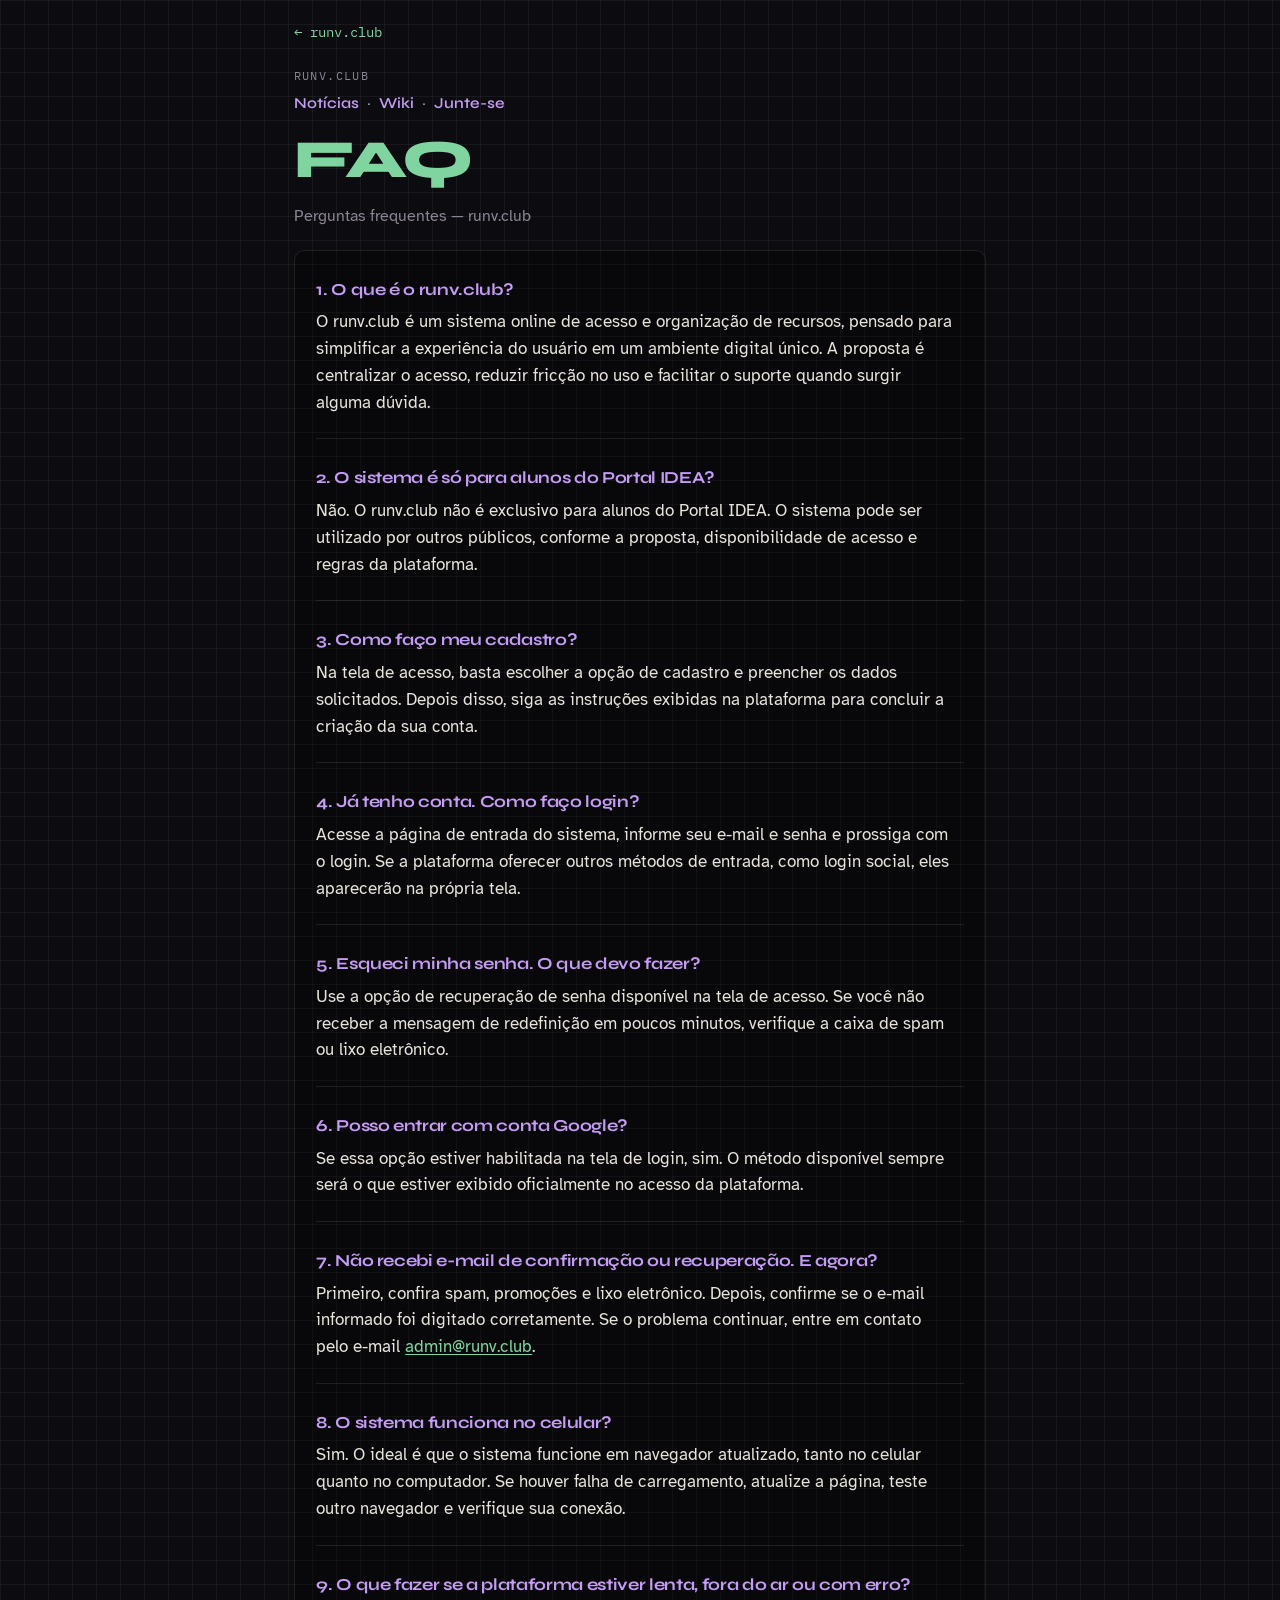
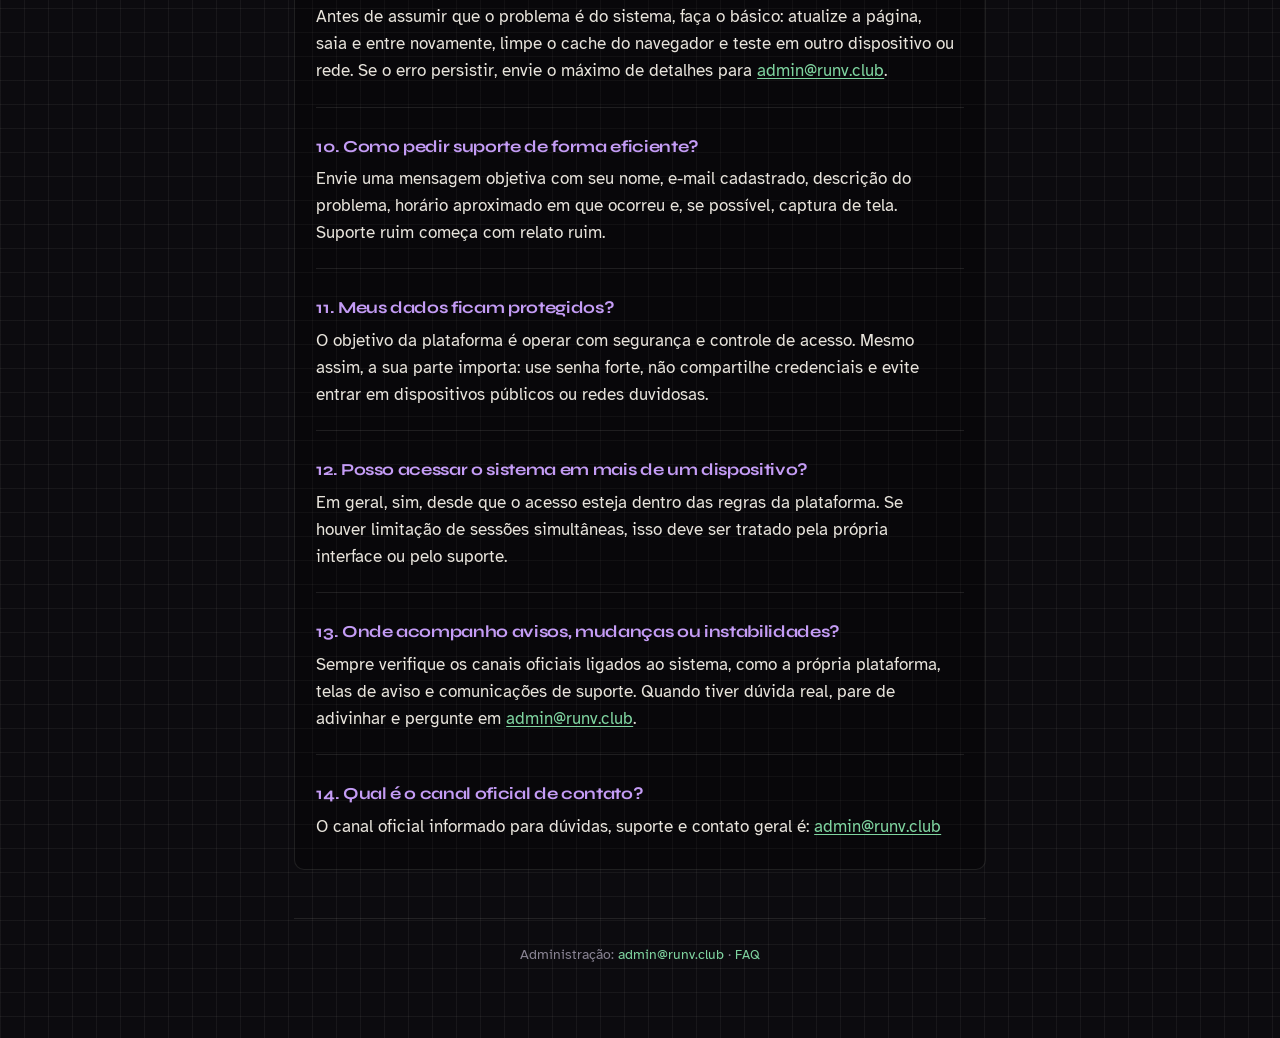
==== site/public/faq/index.html @ 2382aed2 "minor changes" ====
<!DOCTYPE html>
<html lang="pt-BR">
<head>
  <meta charset="utf-8">
  <meta name="viewport" content="width=device-width, initial-scale=1">
  <title>FAQ — runv.club</title>
  <meta name="description" content="Perguntas frequentes sobre o runv.club: cadastro, acesso, suporte e contato.">
  <link rel="canonical" href="https://runv.club/faq/">
  <meta name="robots" content="index, follow">
  <meta name="theme-color" content="#0c0b0f">
  <link rel="preconnect" href="https://fonts.googleapis.com">
  <link rel="preconnect" href="https://fonts.gstatic.com" crossorigin>
  <link href="https://fonts.googleapis.com/css2?family=Atkinson+Hyperlegible:ital,wght@0,400;0,700;1,400&family=IBM+Plex+Mono:wght@400;600&family=Syne:wght@600;700;800&display=swap" rel="stylesheet">
  <link rel="stylesheet" href="../assets/style.css">
</head>
<body>
  <div class="wrap">
    <nav class="top-nav"><a href="/">← runv.club</a></nav>

    <header>
      <p class="eyebrow">runv.club</p>
      <nav class="hero-nav" aria-label="Outras páginas">
        <a href="/news/">Notícias</a>
        <span class="hero-nav-sep" aria-hidden="true">·</span>
        <a href="/wiki/">Wiki</a>
        <span class="hero-nav-sep" aria-hidden="true">·</span>
        <a href="/junte-se/">Junte-se</a>
      </nav>
      <h1 class="hero-title subpage-title">FAQ</h1>
      <p class="subpage-intro">Perguntas frequentes — runv.club</p>
    </header>

    <main class="section prose-block subpage-main faq-main">
      <section class="faq-item" aria-labelledby="faq-1">
        <h2 id="faq-1" class="faq-q">1. O que é o runv.club?</h2>
        <p>O runv.club é um sistema online de acesso e organização de recursos, pensado para simplificar a experiência do usuário em um ambiente digital único. A proposta é centralizar o acesso, reduzir fricção no uso e facilitar o suporte quando surgir alguma dúvida.</p>
      </section>

      <section class="faq-item" aria-labelledby="faq-2">
        <h2 id="faq-2" class="faq-q">2. O sistema é só para alunos do Portal IDEA?</h2>
        <p>Não. O runv.club não é exclusivo para alunos do Portal IDEA. O sistema pode ser utilizado por outros públicos, conforme a proposta, disponibilidade de acesso e regras da plataforma.</p>
      </section>

      <section class="faq-item" aria-labelledby="faq-3">
        <h2 id="faq-3" class="faq-q">3. Como faço meu cadastro?</h2>
        <p>Na tela de acesso, basta escolher a opção de cadastro e preencher os dados solicitados. Depois disso, siga as instruções exibidas na plataforma para concluir a criação da sua conta.</p>
      </section>

      <section class="faq-item" aria-labelledby="faq-4">
        <h2 id="faq-4" class="faq-q">4. Já tenho conta. Como faço login?</h2>
        <p>Acesse a página de entrada do sistema, informe seu e-mail e senha e prossiga com o login. Se a plataforma oferecer outros métodos de entrada, como login social, eles aparecerão na própria tela.</p>
      </section>

      <section class="faq-item" aria-labelledby="faq-5">
        <h2 id="faq-5" class="faq-q">5. Esqueci minha senha. O que devo fazer?</h2>
        <p>Use a opção de recuperação de senha disponível na tela de acesso. Se você não receber a mensagem de redefinição em poucos minutos, verifique a caixa de spam ou lixo eletrônico.</p>
      </section>

      <section class="faq-item" aria-labelledby="faq-6">
        <h2 id="faq-6" class="faq-q">6. Posso entrar com conta Google?</h2>
        <p>Se essa opção estiver habilitada na tela de login, sim. O método disponível sempre será o que estiver exibido oficialmente no acesso da plataforma.</p>
      </section>

      <section class="faq-item" aria-labelledby="faq-7">
        <h2 id="faq-7" class="faq-q">7. Não recebi e-mail de confirmação ou recuperação. E agora?</h2>
        <p>Primeiro, confira spam, promoções e lixo eletrônico. Depois, confirme se o e-mail informado foi digitado corretamente. Se o problema continuar, entre em contato pelo e-mail <a href="mailto:admin@runv.club">admin@runv.club</a>.</p>
      </section>

      <section class="faq-item" aria-labelledby="faq-8">
        <h2 id="faq-8" class="faq-q">8. O sistema funciona no celular?</h2>
        <p>Sim. O ideal é que o sistema funcione em navegador atualizado, tanto no celular quanto no computador. Se houver falha de carregamento, atualize a página, teste outro navegador e verifique sua conexão.</p>
      </section>

      <section class="faq-item" aria-labelledby="faq-9">
        <h2 id="faq-9" class="faq-q">9. O que fazer se a plataforma estiver lenta, fora do ar ou com erro?</h2>
        <p>Antes de assumir que o problema é do sistema, faça o básico: atualize a página, saia e entre novamente, limpe o cache do navegador e teste em outro dispositivo ou rede. Se o erro persistir, envie o máximo de detalhes para <a href="mailto:admin@runv.club">admin@runv.club</a>.</p>
      </section>

      <section class="faq-item" aria-labelledby="faq-10">
        <h2 id="faq-10" class="faq-q">10. Como pedir suporte de forma eficiente?</h2>
        <p>Envie uma mensagem objetiva com seu nome, e-mail cadastrado, descrição do problema, horário aproximado em que ocorreu e, se possível, captura de tela. Suporte ruim começa com relato ruim.</p>
      </section>

      <section class="faq-item" aria-labelledby="faq-11">
        <h2 id="faq-11" class="faq-q">11. Meus dados ficam protegidos?</h2>
        <p>O objetivo da plataforma é operar com segurança e controle de acesso. Mesmo assim, a sua parte importa: use senha forte, não compartilhe credenciais e evite entrar em dispositivos públicos ou redes duvidosas.</p>
      </section>

      <section class="faq-item" aria-labelledby="faq-12">
        <h2 id="faq-12" class="faq-q">12. Posso acessar o sistema em mais de um dispositivo?</h2>
        <p>Em geral, sim, desde que o acesso esteja dentro das regras da plataforma. Se houver limitação de sessões simultâneas, isso deve ser tratado pela própria interface ou pelo suporte.</p>
      </section>

      <section class="faq-item" aria-labelledby="faq-13">
        <h2 id="faq-13" class="faq-q">13. Onde acompanho avisos, mudanças ou instabilidades?</h2>
        <p>Sempre verifique os canais oficiais ligados ao sistema, como a própria plataforma, telas de aviso e comunicações de suporte. Quando tiver dúvida real, pare de adivinhar e pergunte em <a href="mailto:admin@runv.club">admin@runv.club</a>.</p>
      </section>

      <section class="faq-item" aria-labelledby="faq-14">
        <h2 id="faq-14" class="faq-q">14. Qual é o canal oficial de contato?</h2>
        <p>O canal oficial informado para dúvidas, suporte e contato geral é: <a href="mailto:admin@runv.club">admin@runv.club</a></p>
      </section>
    </main>

    <footer class="site-footer">
      <p>Administração: <a href="mailto:admin@runv.club">admin@runv.club</a><span class="footer-sep" aria-hidden="true"> · </span><a href="/faq/" class="footer-link-discrete" aria-current="page">FAQ</a></p>
    </footer>
  </div>
</body>
</html>
---- site/public/assets/style.css ----
:root {
  --bg: #0c0b0f;
  --fg: #e8e4dc;
  --muted: #8a8494;
  --accent: #7fd4a0;
  --accent2: #c49cf5;
  --grid: rgba(232, 228, 220, 0.06);
  --stroke: rgba(232, 228, 220, 0.1);
  --radius: 10px;
}

*,
*::before,
*::after {
  box-sizing: border-box;
}

html {
  scroll-behavior: smooth;
  overflow-x: hidden;
  max-width: 100%;
}

body {
  margin: 0;
  min-height: 100vh;
  max-width: 100%;
  overflow-x: hidden;
  font-family: "Atkinson Hyperlegible", Georgia, serif;
  font-size: 1.05rem;
  line-height: 1.6;
  color: var(--fg);
  background: var(--bg);
  background-image:
    linear-gradient(var(--grid) 1px, transparent 1px),
    linear-gradient(90deg, var(--grid) 1px, transparent 1px);
  background-size: 24px 24px;
}

.visually-hidden {
  position: absolute;
  width: 1px;
  height: 1px;
  padding: 0;
  margin: -1px;
  overflow: hidden;
  clip: rect(0, 0, 0, 0);
  white-space: nowrap;
  border: 0;
}

.starfield-root {
  position: fixed;
  inset: 0;
  z-index: 0;
  pointer-events: none;
  overflow: hidden;
}

/* Membros como pontos: só em ecrãs largos (em mobile o texto ocupa o viewport). */
@media (max-width: 768px) {
  .starfield-root {
    display: none;
  }
}

.star-member {
  --star-scale: 1;
  position: fixed;
  width: 10px;
  height: 10px;
  margin: 0;
  padding: 0;
  border: none;
  border-radius: 50%;
  pointer-events: auto;
  cursor: pointer;
  transform: translate(-50%, -50%) scale(var(--star-scale));
  text-indent: -9999px;
  overflow: hidden;
  white-space: nowrap;
  background: var(--accent);
  opacity: 0.72;
  transition: opacity 0.15s ease, transform 0.15s ease;
}

.star-member:hover,
.star-member:focus-visible {
  opacity: 1;
  outline: none;
  transform: translate(-50%, -50%) scale(calc(var(--star-scale) * 1.1));
}

.star-member:focus-visible {
  outline: 2px solid var(--accent2);
  outline-offset: 2px;
}

.wrap {
  position: relative;
  z-index: 1;
  width: 100%;
  max-width: min(46rem, 100%);
  margin: 0 auto;
  padding: 1.35rem clamp(1rem, 4vw, 1.35rem) 4.5rem;
  box-sizing: border-box;
}

.hero {
  margin-bottom: 0.5rem;
}

.eyebrow {
  margin: 0 0 0.35rem;
  font-family: "IBM Plex Mono", monospace;
  font-size: 0.72rem;
  letter-spacing: 0.12em;
  text-transform: uppercase;
  color: var(--muted);
}

.hero-nav {
  display: flex;
  flex-wrap: wrap;
  align-items: center;
  gap: 0.35rem 0.5rem;
  margin: 0 0 1rem;
  font-family: "Syne", sans-serif;
  font-weight: 600;
  font-size: 0.95rem;
}

.hero-nav a {
  color: var(--accent2);
  text-decoration: none;
}

.hero-nav a:hover {
  color: var(--accent);
  text-decoration: underline;
  text-underline-offset: 3px;
}

.hero-nav-sep {
  color: var(--muted);
  user-select: none;
}

.hero-nav-current {
  color: var(--fg);
}

.top-nav {
  margin: 0 0 1.5rem;
  font-family: "IBM Plex Mono", monospace;
  font-size: 0.85rem;
}

.top-nav a {
  color: var(--accent);
  text-decoration: none;
}

.top-nav a:hover {
  color: var(--accent2);
  text-decoration: underline;
  text-underline-offset: 2px;
}

.subpage-title {
  margin: 0 0 0.5rem;
}

.subpage-intro {
  margin: 0 0 1.25rem;
  color: var(--muted);
  font-size: 1rem;
  max-width: 38rem;
}

.placeholder-block {
  margin: 0;
  padding: 1.25rem 1.15rem;
  border: 1px dashed var(--stroke);
  border-radius: var(--radius);
  color: var(--muted);
  font-size: 0.98rem;
}

.section.subpage-main:first-of-type {
  margin-top: 1.25rem;
}

.hero-title {
  font-family: "Syne", sans-serif;
  font-weight: 800;
  font-size: clamp(2.4rem, 7vw, 3.35rem);
  letter-spacing: -0.03em;
  line-height: 1.05;
  margin: 0 0 1rem;
  color: var(--accent);
}

.hero-subtitle {
  margin: 0 0 1.75rem;
  font-family: "Syne", sans-serif;
  font-weight: 600;
  font-size: clamp(1.05rem, 2.4vw, 1.25rem);
  line-height: 1.45;
  color: var(--accent2);
  max-width: 38rem;
}

.hero-lead {
  margin: 0 0 1.1rem;
  font-size: 1.06rem;
  line-height: 1.65;
  color: var(--fg);
  max-width: 40rem;
}

.hero-lead:last-of-type {
  margin-bottom: 1.75rem;
}

.chips {
  display: flex;
  flex-wrap: wrap;
  gap: 0.5rem 0.6rem;
  margin: 0 0 2.5rem;
  padding: 0;
  list-style: none;
}

.chips li {
  margin: 0;
  padding: 0.4rem 0.75rem;
  font-size: 0.78rem;
  line-height: 1.35;
  font-family: "IBM Plex Mono", monospace;
  color: var(--muted);
  border: 1px solid rgba(196, 156, 245, 0.28);
  border-radius: 999px;
  background: rgba(196, 156, 245, 0.06);
}

.section {
  margin-top: 2.75rem;
}

.section:first-of-type {
  margin-top: 0;
}

.prose-block {
  max-width: 100%;
  padding: 1.75rem clamp(1rem, 3vw, 1.35rem);
  background: rgba(0, 0, 0, 0.28);
  border: 1px solid var(--stroke);
  border-radius: var(--radius);
  box-sizing: border-box;
  overflow-x: hidden;
}

.prose-block code {
  word-break: break-word;
  overflow-wrap: anywhere;
}

.prose-block h2 {
  margin-top: 0;
}

.prose-block p:last-child {
  margin-bottom: 0;
}

h1 {
  font-family: "Syne", sans-serif;
  font-weight: 800;
  font-size: clamp(1.75rem, 4vw, 2.35rem);
  letter-spacing: -0.02em;
  margin: 0 0 0.5rem;
  color: var(--accent);
}

h2 {
  font-family: "Syne", sans-serif;
  font-weight: 700;
  font-size: 1.2rem;
  margin: 0 0 0.85rem;
  color: var(--accent2);
  letter-spacing: -0.02em;
}

.lede {
  color: var(--muted);
  font-size: 1.02rem;
  max-width: 40rem;
}

.checklist {
  margin: 0.5rem 0 1rem;
  padding: 0 0 0 1.15rem;
  color: var(--fg);
}

.checklist li {
  margin: 0 0 0.45rem;
  padding-left: 0.15rem;
}

.checklist li::marker {
  color: var(--accent);
}

.pillars {
  display: flex;
  flex-wrap: wrap;
  gap: 0.45rem;
  margin: 0.75rem 0 1rem;
  padding: 0;
  list-style: none;
}

.pillars li {
  margin: 0;
  padding: 0.35rem 0.7rem;
  font-size: 0.88rem;
  color: var(--fg);
  background: rgba(127, 212, 160, 0.1);
  border: 1px solid rgba(127, 212, 160, 0.25);
  border-radius: 6px;
}

.pull-soft {
  margin: 1rem 0 0.35rem;
  color: var(--muted);
  font-style: italic;
}

.pull-accent {
  margin: 0;
  font-size: 1.08rem;
  color: var(--accent);
}

.prose-block a,
.section-invite a {
  color: var(--accent);
  text-decoration: underline;
  text-underline-offset: 2px;
}

.prose-block a:hover,
.section-invite a:hover {
  color: var(--accent2);
}

.section-invite {
  margin-top: 2.75rem;
  padding: 1.75rem 0 0.5rem;
  border-top: 1px solid var(--stroke);
}

.section-invite p {
  margin: 0 0 1rem;
  font-size: 1.08rem;
  line-height: 1.62;
  max-width: 38rem;
}

.invite-line {
  font-family: "Syne", sans-serif;
  font-weight: 700;
  font-size: clamp(1rem, 2.5vw, 1.15rem);
  color: var(--accent2);
  letter-spacing: -0.01em;
}

.cta-panel {
  margin: 2.5rem 0 0;
  padding: 2rem 1.5rem;
  text-align: center;
  border-radius: var(--radius);
  border: 1px solid rgba(127, 212, 160, 0.3);
  background: rgba(0, 0, 0, 0.32);
}

.cta-brand {
  margin: 0;
  font-family: "Syne", sans-serif;
  font-weight: 800;
  font-size: clamp(1.85rem, 5vw, 2.5rem);
  letter-spacing: -0.03em;
  color: var(--accent);
}

.cta-tagline {
  margin: 0.65rem 0 0;
  font-family: "Syne", sans-serif;
  font-weight: 600;
  font-size: clamp(0.95rem, 2.2vw, 1.1rem);
  color: var(--fg);
  letter-spacing: 0.04em;
}

.cta-join {
  margin: 1.1rem 0 0;
  font-size: 0.98rem;
}

.cta-join a {
  color: var(--accent2);
  text-decoration: none;
  font-weight: 600;
}

.cta-join a:hover,
.cta-join a:focus-visible {
  text-decoration: underline;
}

.ascii-block {
  display: flex;
  justify-content: flex-start;
  width: 100%;
  max-width: 100%;
  margin: 0 0 1.5rem;
  overflow-x: auto;
  -webkit-overflow-scrolling: touch;
  scrollbar-width: none;
  -ms-overflow-style: none;
}

.ascii-block::-webkit-scrollbar {
  display: none;
  height: 0;
}

.ascii-inner {
  display: flex;
  flex-direction: column;
  align-items: flex-start;
  width: 100%;
  max-width: 100%;
}

.ascii {
  font-family: "IBM Plex Mono", ui-monospace, monospace;
  font-size: clamp(0.58rem, 1.65vw, 0.68rem);
  line-height: 1.15;
  letter-spacing: 0;
  color: var(--accent);
  white-space: pre;
  text-align: left;
  margin: 0;
  padding: 1rem;
  width: max-content;
  max-width: 100%;
  box-sizing: border-box;
  overflow-x: auto;
  background: rgba(0, 0, 0, 0.35);
  border: 1px solid rgba(127, 212, 160, 0.2);
  border-radius: var(--radius);
  -webkit-font-smoothing: antialiased;
}

.ascii-tagline {
  margin: 0.45rem 0 0;
  padding: 0;
  max-width: 40rem;
  box-sizing: border-box;
  font-family: "IBM Plex Mono", ui-monospace, monospace;
  font-size: clamp(0.52rem, 1.45vw, 0.62rem);
  line-height: 1.35;
  letter-spacing: 0.02em;
  color: var(--accent);
  text-align: left;
}

.code-block {
  font-family: "IBM Plex Mono", ui-monospace, monospace;
  font-size: 0.82rem;
  line-height: 1.45;
  margin: 0.75rem 0 1.25rem;
  padding: 0.85rem 1rem;
  max-width: 100%;
  overflow-x: hidden;
  white-space: pre-wrap;
  word-break: break-word;
  overflow-wrap: anywhere;
  color: var(--fg);
  background: rgba(0, 0, 0, 0.45);
  border: 1px solid var(--stroke);
  border-radius: var(--radius);
}

.code-block code {
  font-family: inherit;
  font-size: inherit;
  color: inherit;
  white-space: pre-wrap;
  word-break: break-word;
  overflow-wrap: anywhere;
}

/* Identidade SSH em destaque (ex.: entre@runv.club) */
.ssh-identity {
  font-family: "IBM Plex Mono", ui-monospace, monospace;
  font-weight: 600;
  padding: 0.12em 0.5em;
  border-radius: 6px;
  background: linear-gradient(
    135deg,
    rgba(127, 212, 160, 0.2) 0%,
    rgba(196, 156, 245, 0.18) 100%
  );
  color: var(--accent);
  border: 1px solid rgba(127, 212, 160, 0.45);
  box-shadow: 0 0 20px rgba(127, 212, 160, 0.12);
  white-space: nowrap;
}

.ssh-identity-lg {
  display: inline-block;
  margin-top: 0.35rem;
  max-width: 100%;
  font-size: clamp(1rem, 4.5vw, 1.25rem);
  letter-spacing: 0.02em;
  white-space: normal;
  word-break: break-all;
  text-align: center;
}

.entre-callout {
  margin: 1.5rem 0 2rem;
  padding: 1.1rem 1rem;
  text-align: center;
  border-radius: var(--radius);
  border: 1px solid rgba(196, 156, 245, 0.35);
  background: rgba(0, 0, 0, 0.35);
}

.entre-callout-label {
  display: block;
  font-size: 0.82rem;
  letter-spacing: 0.08em;
  text-transform: uppercase;
  color: var(--muted);
  font-family: "IBM Plex Mono", ui-monospace, monospace;
  margin-bottom: 0.35rem;
}

.site-footer {
  margin-top: 3rem;
  padding-top: 1.5rem;
  border-top: 1px solid var(--stroke);
  font-size: 0.9rem;
  color: var(--muted);
  text-align: center;
}

.site-footer p {
  margin: 0;
}

.site-footer a {
  color: var(--accent);
  text-decoration: none;
}

.site-footer a:hover,
.site-footer a:focus-visible {
  text-decoration: underline;
}

.footer-sep {
  color: var(--muted);
  user-select: none;
}

.footer-link-discrete {
  color: var(--muted);
  font-size: 0.88em;
  font-weight: 400;
  text-decoration: none;
}

.footer-link-discrete:hover,
.footer-link-discrete:focus-visible {
  color: var(--accent);
  text-decoration: underline;
  text-underline-offset: 2px;
}

/* FAQ */
.faq-main .faq-item {
  margin-bottom: 1.75rem;
  padding-bottom: 1.35rem;
  border-bottom: 1px solid var(--stroke);
}

.faq-main .faq-item:last-child {
  border-bottom: none;
  margin-bottom: 0;
  padding-bottom: 0;
}

.faq-q {
  margin: 0 0 0.5rem;
  font-family: "Syne", sans-serif;
  font-weight: 700;
  font-size: 1.05rem;
  line-height: 1.35;
  letter-spacing: -0.02em;
  color: var(--accent2);
}

.faq-main .faq-item p {
  margin: 0;
  color: var(--fg);
  max-width: 40rem;
}

/* Junte-se (versão curta) */
.join-summary {
  margin-bottom: 1.5rem;
}

.join-note {
  font-size: 0.95rem;
  color: var(--muted);
  margin-top: 0.35rem;
}

/* Página de notícias (data/news.json + news-page.js) */
.news-main {
  margin-top: 1.25rem;
}

.news-rss-link {
  color: var(--accent2);
  text-decoration: none;
  font-weight: 600;
  white-space: nowrap;
}

.news-rss-link:hover,
.news-rss-link:focus-visible {
  text-decoration: underline;
  text-underline-offset: 3px;
}

.news-feed {
  display: flex;
  flex-direction: column;
  gap: 1.35rem;
  max-width: 42rem;
}

.news-card {
  margin: 0;
  padding: 1.35rem 1.4rem 1.45rem;
  border-radius: calc(var(--radius) + 4px);
  border: 1px solid var(--stroke);
  background: linear-gradient(
    145deg,
    rgba(232, 228, 220, 0.05) 0%,
    rgba(12, 11, 15, 0.65) 100%
  );
  box-shadow:
    0 1px 0 rgba(232, 228, 220, 0.06) inset,
    0 12px 32px rgba(0, 0, 0, 0.35);
}

.news-card__head {
  margin: 0 0 0.85rem;
  padding: 0;
  border: none;
}

.news-card__date {
  display: block;
  font-family: "IBM Plex Mono", ui-monospace, monospace;
  font-size: 0.78rem;
  letter-spacing: 0.06em;
  text-transform: uppercase;
  color: var(--muted);
  margin-bottom: 0.45rem;
}

.news-card__title {
  margin: 0;
  font-family: "Syne", sans-serif;
  font-weight: 700;
  font-size: clamp(1.25rem, 3.5vw, 1.45rem);
  line-height: 1.25;
  letter-spacing: -0.02em;
  color: var(--accent);
}

.news-card__body {
  margin: 0;
  font-size: 1.02rem;
  line-height: 1.65;
  color: var(--fg);
}

.news-card__body p {
  margin: 0 0 0.75rem;
}

.news-card__body p:last-child {
  margin-bottom: 0;
}

.prose-news strong {
  color: var(--fg);
  font-weight: 700;
}

.prose-news em {
  font-style: italic;
  color: var(--fg);
}

.prose-news u {
  text-decoration: underline;
  text-underline-offset: 3px;
  text-decoration-color: var(--accent2);
}

.wiki-hero-nav {
  font-size: 0.88rem;
}

.wiki-toc {
  margin: 0 0 2rem;
  padding: 1rem 1.25rem;
  border: 1px solid var(--stroke);
  border-radius: var(--radius);
  background: rgba(232, 228, 220, 0.03);
}

.wiki-toc-title {
  margin: 0 0 0.75rem;
  font-family: "Syne", sans-serif;
  font-weight: 700;
  font-size: 0.85rem;
  color: var(--muted);
  text-transform: uppercase;
  letter-spacing: 0.06em;
}

.wiki-toc ul {
  margin: 0;
  padding-left: 1.25rem;
}

.wiki-main .wiki-page-title {
  margin-top: 0;
}
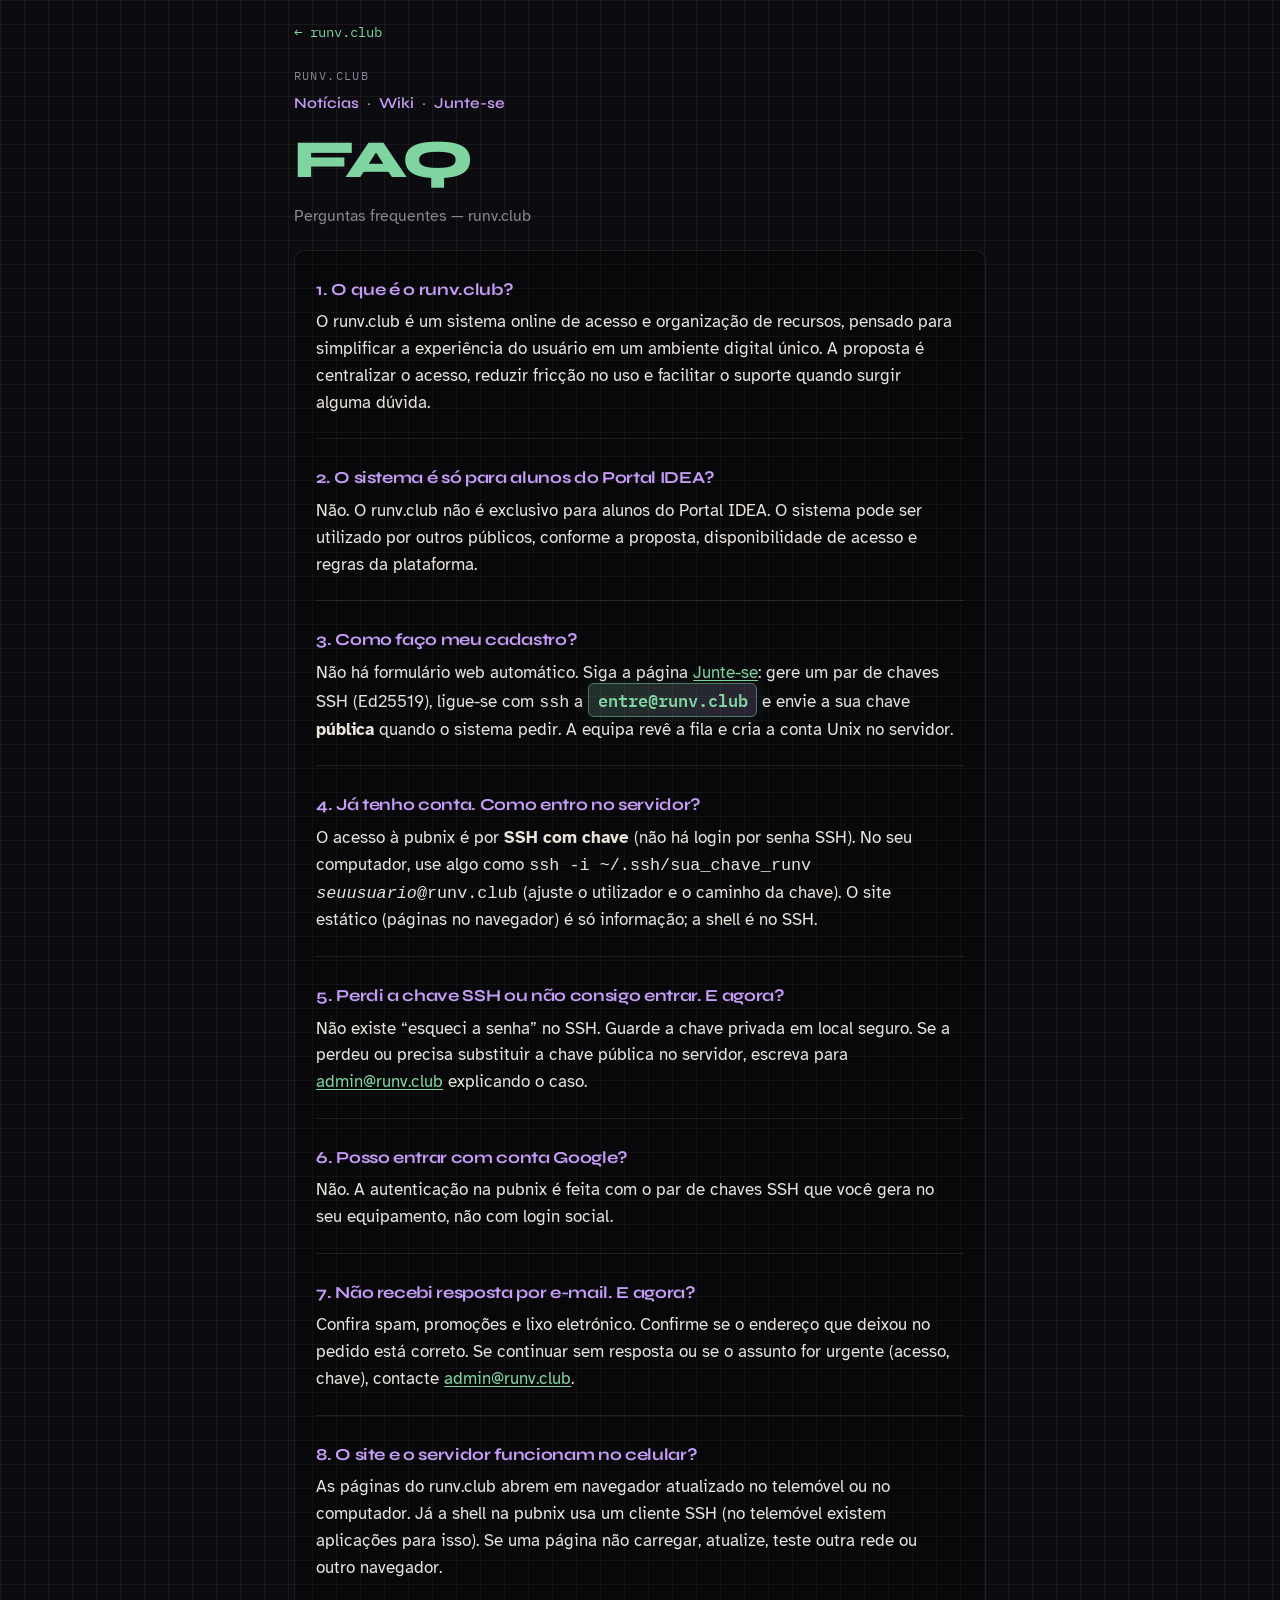
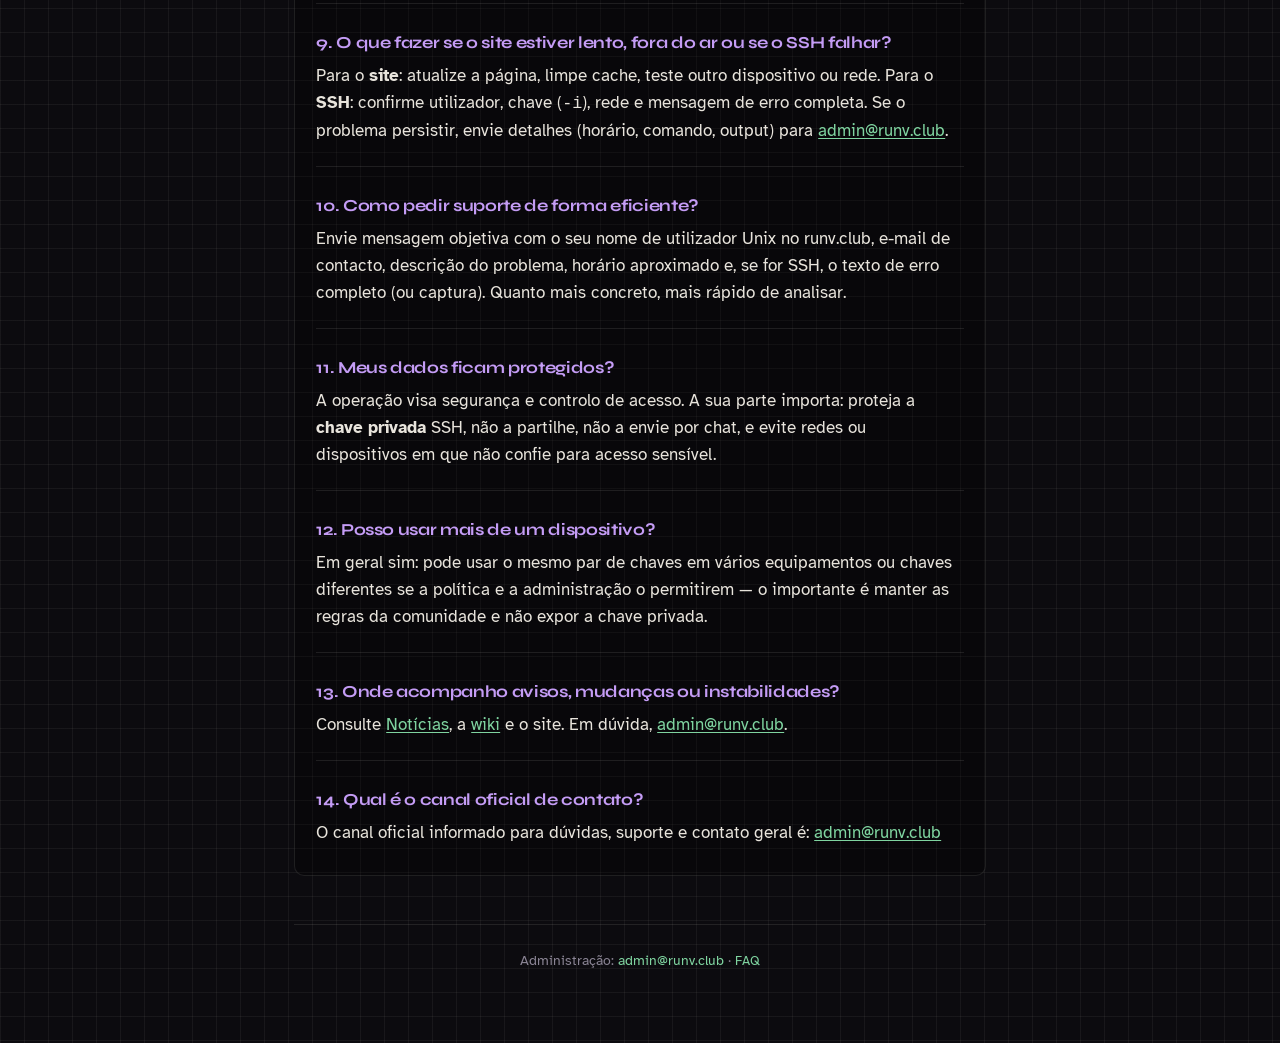
==== commit 847add7d: "changing a lot of stuff" ====
--- a/site/public/faq/index.html
+++ b/site/public/faq/index.html
@@ -4,13 +4,14 @@
   <meta charset="utf-8">
   <meta name="viewport" content="width=device-width, initial-scale=1">
   <title>FAQ — runv.club</title>
-  <meta name="description" content="Perguntas frequentes sobre o runv.club: cadastro, acesso, suporte e contato.">
+  <meta name="description" content="Perguntas frequentes sobre o runv.club: acesso SSH, pedido de conta, suporte e contato.">
   <link rel="canonical" href="https://runv.club/faq/">
   <meta name="robots" content="index, follow">
   <meta name="theme-color" content="#0c0b0f">
   <link rel="preconnect" href="https://fonts.googleapis.com">
   <link rel="preconnect" href="https://fonts.gstatic.com" crossorigin>
   <link href="https://fonts.googleapis.com/css2?family=Atkinson+Hyperlegible:ital,wght@0,400;0,700;1,400&family=IBM+Plex+Mono:wght@400;600&family=Syne:wght@600;700;800&display=swap" rel="stylesheet">
+  <link rel="icon" href="/favicon.svg" type="image/svg+xml">
   <link rel="stylesheet" href="../assets/style.css">
 </head>
 <body>
@@ -43,57 +44,57 @@
 
       <section class="faq-item" aria-labelledby="faq-3">
         <h2 id="faq-3" class="faq-q">3. Como faço meu cadastro?</h2>
-        <p>Na tela de acesso, basta escolher a opção de cadastro e preencher os dados solicitados. Depois disso, siga as instruções exibidas na plataforma para concluir a criação da sua conta.</p>
+        <p>Não há formulário web automático. Siga a página <a href="/junte-se/">Junte-se</a>: gere um par de chaves SSH (Ed25519), ligue-se com <code>ssh</code> a <span class="ssh-identity">entre@runv.club</span> e envie a sua chave <strong>pública</strong> quando o sistema pedir. A equipa revê a fila e cria a conta Unix no servidor.</p>
       </section>
 
       <section class="faq-item" aria-labelledby="faq-4">
-        <h2 id="faq-4" class="faq-q">4. Já tenho conta. Como faço login?</h2>
-        <p>Acesse a página de entrada do sistema, informe seu e-mail e senha e prossiga com o login. Se a plataforma oferecer outros métodos de entrada, como login social, eles aparecerão na própria tela.</p>
+        <h2 id="faq-4" class="faq-q">4. Já tenho conta. Como entro no servidor?</h2>
+        <p>O acesso à pubnix é por <strong>SSH com chave</strong> (não há login por senha SSH). No seu computador, use algo como <code>ssh -i ~/.ssh/sua_chave_runv <em>seuusuario</em>@runv.club</code> (ajuste o utilizador e o caminho da chave). O site estático (páginas no navegador) é só informação; a shell é no SSH.</p>
       </section>
 
       <section class="faq-item" aria-labelledby="faq-5">
-        <h2 id="faq-5" class="faq-q">5. Esqueci minha senha. O que devo fazer?</h2>
-        <p>Use a opção de recuperação de senha disponível na tela de acesso. Se você não receber a mensagem de redefinição em poucos minutos, verifique a caixa de spam ou lixo eletrônico.</p>
+        <h2 id="faq-5" class="faq-q">5. Perdi a chave SSH ou não consigo entrar. E agora?</h2>
+        <p>Não existe “esqueci a senha” no SSH. Guarde a chave privada em local seguro. Se a perdeu ou precisa substituir a chave pública no servidor, escreva para <a href="mailto:admin@runv.club">admin@runv.club</a> explicando o caso.</p>
       </section>
 
       <section class="faq-item" aria-labelledby="faq-6">
         <h2 id="faq-6" class="faq-q">6. Posso entrar com conta Google?</h2>
-        <p>Se essa opção estiver habilitada na tela de login, sim. O método disponível sempre será o que estiver exibido oficialmente no acesso da plataforma.</p>
+        <p>Não. A autenticação na pubnix é feita com o par de chaves SSH que você gera no seu equipamento, não com login social.</p>
       </section>
 
       <section class="faq-item" aria-labelledby="faq-7">
-        <h2 id="faq-7" class="faq-q">7. Não recebi e-mail de confirmação ou recuperação. E agora?</h2>
-        <p>Primeiro, confira spam, promoções e lixo eletrônico. Depois, confirme se o e-mail informado foi digitado corretamente. Se o problema continuar, entre em contato pelo e-mail <a href="mailto:admin@runv.club">admin@runv.club</a>.</p>
+        <h2 id="faq-7" class="faq-q">7. Não recebi resposta por e-mail. E agora?</h2>
+        <p>Confira spam, promoções e lixo eletrónico. Confirme se o endereço que deixou no pedido está correto. Se continuar sem resposta ou se o assunto for urgente (acesso, chave), contacte <a href="mailto:admin@runv.club">admin@runv.club</a>.</p>
       </section>
 
       <section class="faq-item" aria-labelledby="faq-8">
-        <h2 id="faq-8" class="faq-q">8. O sistema funciona no celular?</h2>
-        <p>Sim. O ideal é que o sistema funcione em navegador atualizado, tanto no celular quanto no computador. Se houver falha de carregamento, atualize a página, teste outro navegador e verifique sua conexão.</p>
+        <h2 id="faq-8" class="faq-q">8. O site e o servidor funcionam no celular?</h2>
+        <p>As páginas do runv.club abrem em navegador atualizado no telemóvel ou no computador. Já a shell na pubnix usa um cliente SSH (no telemóvel existem aplicações para isso). Se uma página não carregar, atualize, teste outra rede ou outro navegador.</p>
       </section>
 
       <section class="faq-item" aria-labelledby="faq-9">
-        <h2 id="faq-9" class="faq-q">9. O que fazer se a plataforma estiver lenta, fora do ar ou com erro?</h2>
-        <p>Antes de assumir que o problema é do sistema, faça o básico: atualize a página, saia e entre novamente, limpe o cache do navegador e teste em outro dispositivo ou rede. Se o erro persistir, envie o máximo de detalhes para <a href="mailto:admin@runv.club">admin@runv.club</a>.</p>
+        <h2 id="faq-9" class="faq-q">9. O que fazer se o site estiver lento, fora do ar ou se o SSH falhar?</h2>
+        <p>Para o <strong>site</strong>: atualize a página, limpe cache, teste outro dispositivo ou rede. Para o <strong>SSH</strong>: confirme utilizador, chave (<code>-i</code>), rede e mensagem de erro completa. Se o problema persistir, envie detalhes (horário, comando, output) para <a href="mailto:admin@runv.club">admin@runv.club</a>.</p>
       </section>
 
       <section class="faq-item" aria-labelledby="faq-10">
         <h2 id="faq-10" class="faq-q">10. Como pedir suporte de forma eficiente?</h2>
-        <p>Envie uma mensagem objetiva com seu nome, e-mail cadastrado, descrição do problema, horário aproximado em que ocorreu e, se possível, captura de tela. Suporte ruim começa com relato ruim.</p>
+        <p>Envie mensagem objetiva com o seu nome de utilizador Unix no runv.club, e-mail de contacto, descrição do problema, horário aproximado e, se for SSH, o texto de erro completo (ou captura). Quanto mais concreto, mais rápido de analisar.</p>
       </section>
 
       <section class="faq-item" aria-labelledby="faq-11">
         <h2 id="faq-11" class="faq-q">11. Meus dados ficam protegidos?</h2>
-        <p>O objetivo da plataforma é operar com segurança e controle de acesso. Mesmo assim, a sua parte importa: use senha forte, não compartilhe credenciais e evite entrar em dispositivos públicos ou redes duvidosas.</p>
+        <p>A operação visa segurança e controlo de acesso. A sua parte importa: proteja a <strong>chave privada</strong> SSH, não a partilhe, não a envie por chat, e evite redes ou dispositivos em que não confie para acesso sensível.</p>
       </section>
 
       <section class="faq-item" aria-labelledby="faq-12">
-        <h2 id="faq-12" class="faq-q">12. Posso acessar o sistema em mais de um dispositivo?</h2>
-        <p>Em geral, sim, desde que o acesso esteja dentro das regras da plataforma. Se houver limitação de sessões simultâneas, isso deve ser tratado pela própria interface ou pelo suporte.</p>
+        <h2 id="faq-12" class="faq-q">12. Posso usar mais de um dispositivo?</h2>
+        <p>Em geral sim: pode usar o mesmo par de chaves em vários equipamentos ou chaves diferentes se a política e a administração o permitirem — o importante é manter as regras da comunidade e não expor a chave privada.</p>
       </section>
 
       <section class="faq-item" aria-labelledby="faq-13">
         <h2 id="faq-13" class="faq-q">13. Onde acompanho avisos, mudanças ou instabilidades?</h2>
-        <p>Sempre verifique os canais oficiais ligados ao sistema, como a própria plataforma, telas de aviso e comunicações de suporte. Quando tiver dúvida real, pare de adivinhar e pergunte em <a href="mailto:admin@runv.club">admin@runv.club</a>.</p>
+        <p>Consulte <a href="/news/">Notícias</a>, a <a href="/wiki/">wiki</a> e o site. Em dúvida, <a href="mailto:admin@runv.club">admin@runv.club</a>.</p>
       </section>
 
       <section class="faq-item" aria-labelledby="faq-14">
--- a/site/public/assets/style.css
+++ b/site/public/assets/style.css
@@ -17,7 +17,6 @@
 
 html {
   scroll-behavior: smooth;
-  overflow-x: hidden;
   max-width: 100%;
 }
 
@@ -25,7 +24,6 @@
   margin: 0;
   min-height: 100vh;
   max-width: 100%;
-  overflow-x: hidden;
   font-family: "Atkinson Hyperlegible", Georgia, serif;
   font-size: 1.05rem;
   line-height: 1.6;
@@ -35,6 +33,20 @@
     linear-gradient(var(--grid) 1px, transparent 1px),
     linear-gradient(90deg, var(--grid) 1px, transparent 1px);
   background-size: 24px 24px;
+}
+
+/* Overflow horizontal só no fluxo da página — evita interferir com camadas fixed no body. */
+.page-root {
+  position: relative;
+  z-index: 1;
+  overflow-x: clip;
+  max-width: 100%;
+}
+
+@supports not (overflow: clip) {
+  .page-root {
+    overflow-x: hidden;
+  }
 }
 
 .visually-hidden {
@@ -49,12 +61,13 @@
   border: 0;
 }
 
+/* Camada de pontos: acompanha o scroll (absolute dentro de .page-root, não fixed ao viewport). */
 .starfield-root {
-  position: fixed;
+  position: absolute;
   inset: 0;
   z-index: 0;
   pointer-events: none;
-  overflow: hidden;
+  overflow: visible;
 }
 
 /* Membros como pontos: só em ecrãs largos (em mobile o texto ocupa o viewport). */
@@ -66,29 +79,31 @@
 
 .star-member {
   --star-scale: 1;
-  position: fixed;
-  width: 10px;
-  height: 10px;
-  margin: 0;
+  position: absolute;
+  z-index: 0;
+  width: calc(10px * var(--star-scale));
+  height: calc(10px * var(--star-scale));
+  margin: calc(-5px * var(--star-scale)) 0 0 calc(-5px * var(--star-scale));
   padding: 0;
   border: none;
   border-radius: 50%;
   pointer-events: auto;
   cursor: pointer;
-  transform: translate(-50%, -50%) scale(var(--star-scale));
   text-indent: -9999px;
   overflow: hidden;
   white-space: nowrap;
   background: var(--accent);
   opacity: 0.72;
-  transition: opacity 0.15s ease, transform 0.15s ease;
+  transition: opacity 0.15s ease, width 0.15s ease, height 0.15s ease, margin 0.15s ease;
 }
 
 .star-member:hover,
 .star-member:focus-visible {
   opacity: 1;
   outline: none;
-  transform: translate(-50%, -50%) scale(calc(var(--star-scale) * 1.1));
+  width: calc(11px * var(--star-scale));
+  height: calc(11px * var(--star-scale));
+  margin: calc(-5.5px * var(--star-scale)) 0 0 calc(-5.5px * var(--star-scale));
 }
 
 .star-member:focus-visible {
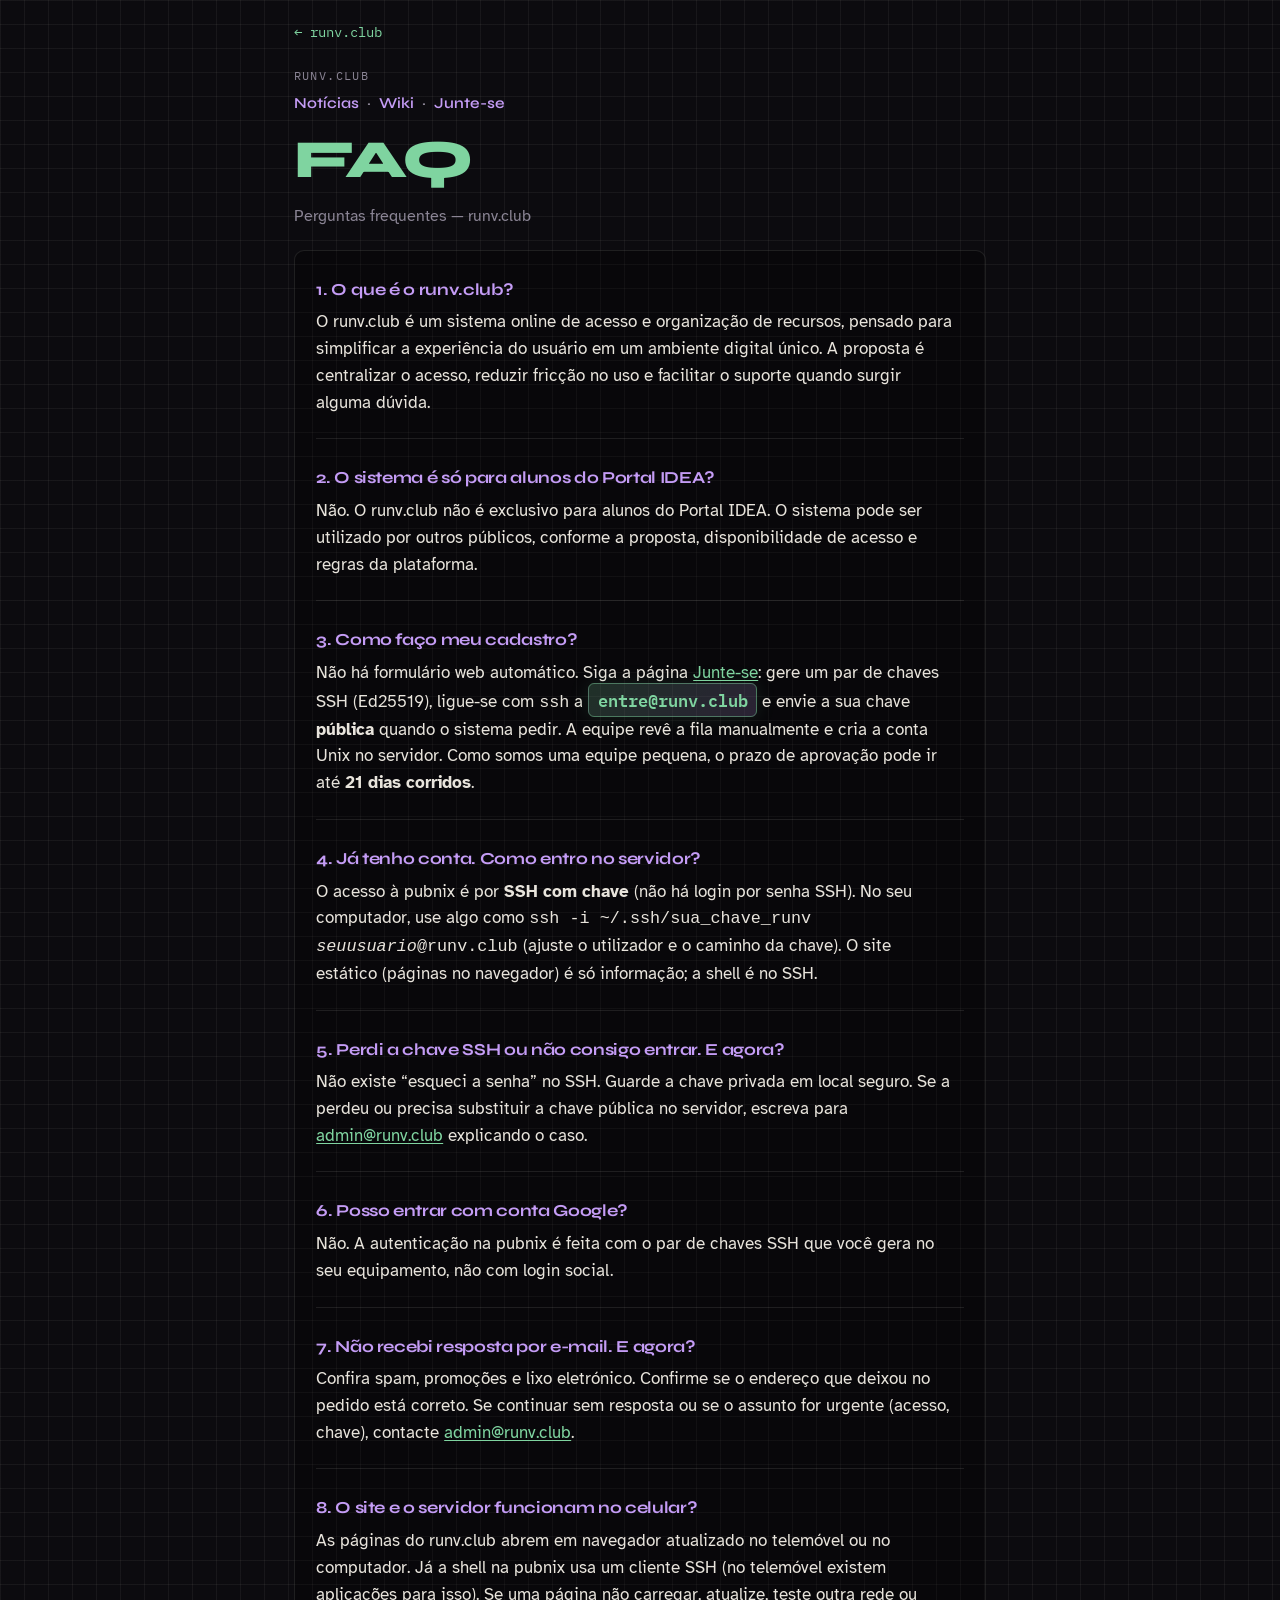
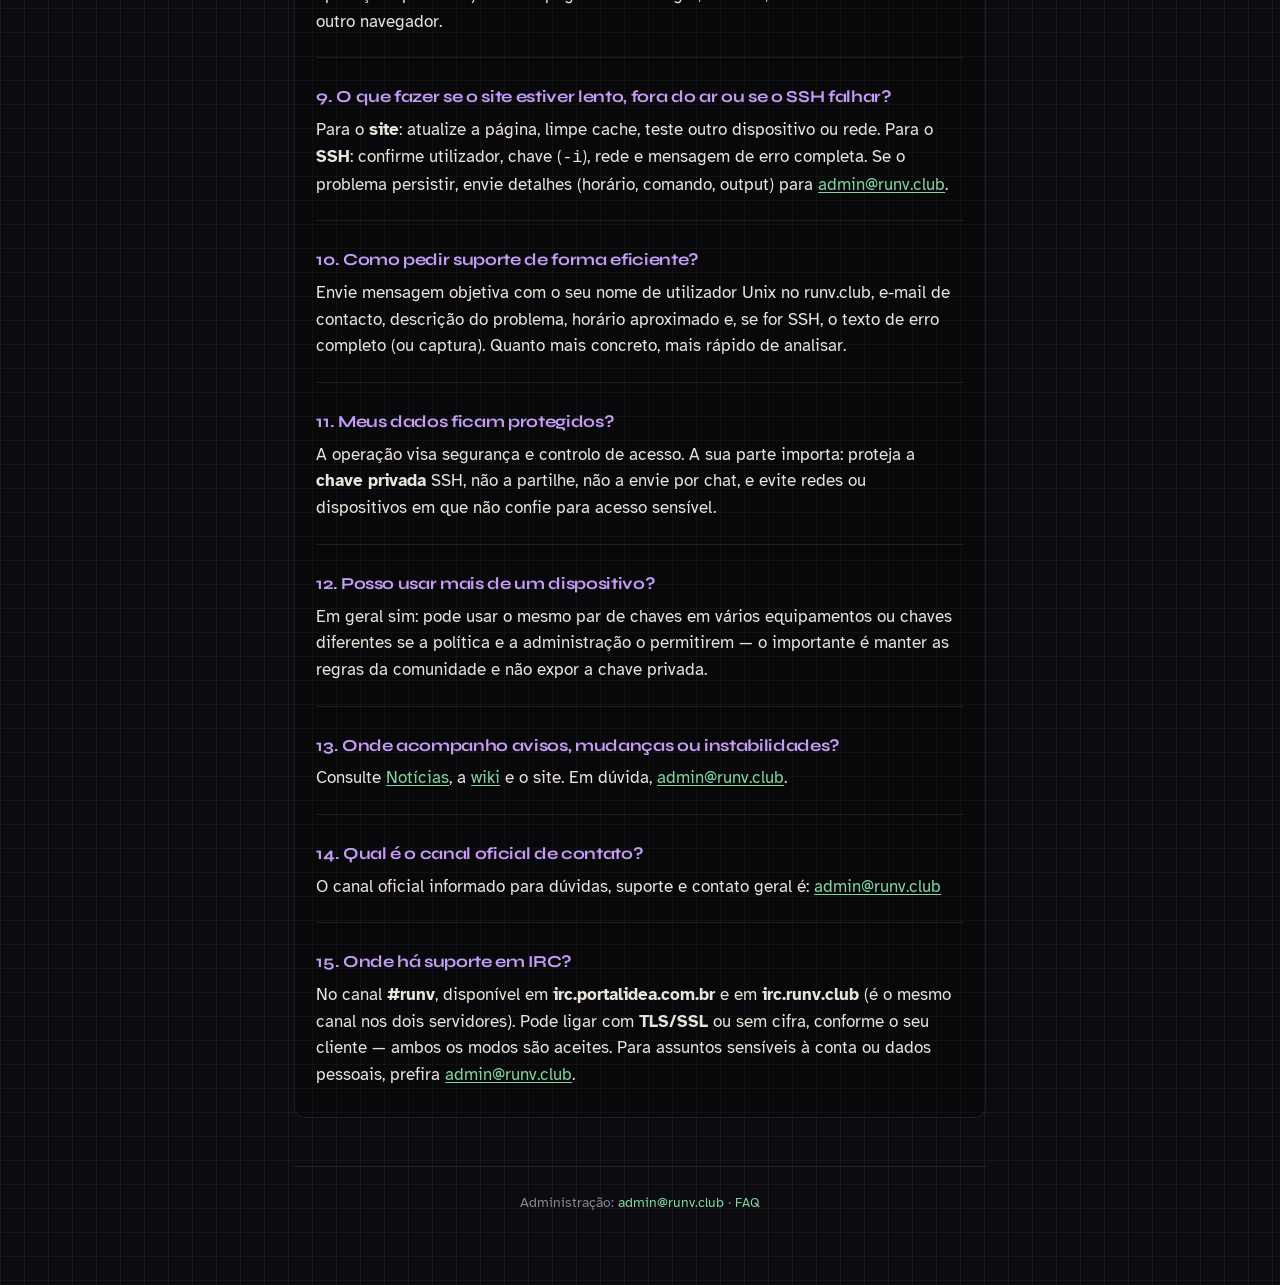
==== commit e90c55a8: "fixed a lot of stuff" ====
--- a/site/public/faq/index.html
+++ b/site/public/faq/index.html
@@ -44,7 +44,7 @@
 
       <section class="faq-item" aria-labelledby="faq-3">
         <h2 id="faq-3" class="faq-q">3. Como faço meu cadastro?</h2>
-        <p>Não há formulário web automático. Siga a página <a href="/junte-se/">Junte-se</a>: gere um par de chaves SSH (Ed25519), ligue-se com <code>ssh</code> a <span class="ssh-identity">entre@runv.club</span> e envie a sua chave <strong>pública</strong> quando o sistema pedir. A equipa revê a fila e cria a conta Unix no servidor.</p>
+        <p>Não há formulário web automático. Siga a página <a href="/junte-se/">Junte-se</a>: gere um par de chaves SSH (Ed25519), ligue-se com <code>ssh</code> a <span class="ssh-identity">entre@runv.club</span> e envie a sua chave <strong>pública</strong> quando o sistema pedir. A equipe revê a fila manualmente e cria a conta Unix no servidor. Como somos uma equipe pequena, o prazo de aprovação pode ir até <strong>21 dias corridos</strong>.</p>
       </section>
 
       <section class="faq-item" aria-labelledby="faq-4">
@@ -101,6 +101,11 @@
         <h2 id="faq-14" class="faq-q">14. Qual é o canal oficial de contato?</h2>
         <p>O canal oficial informado para dúvidas, suporte e contato geral é: <a href="mailto:admin@runv.club">admin@runv.club</a></p>
       </section>
+
+      <section class="faq-item" aria-labelledby="faq-15">
+        <h2 id="faq-15" class="faq-q">15. Onde há suporte em IRC?</h2>
+        <p>No canal <strong>#runv</strong>, disponível em <strong>irc.portalidea.com.br</strong> e em <strong>irc.runv.club</strong> (é o mesmo canal nos dois servidores). Pode ligar com <strong>TLS/SSL</strong> ou sem cifra, conforme o seu cliente — ambos os modos são aceites. Para assuntos sensíveis à conta ou dados pessoais, prefira <a href="mailto:admin@runv.club">admin@runv.club</a>.</p>
+      </section>
     </main>
 
     <footer class="site-footer">
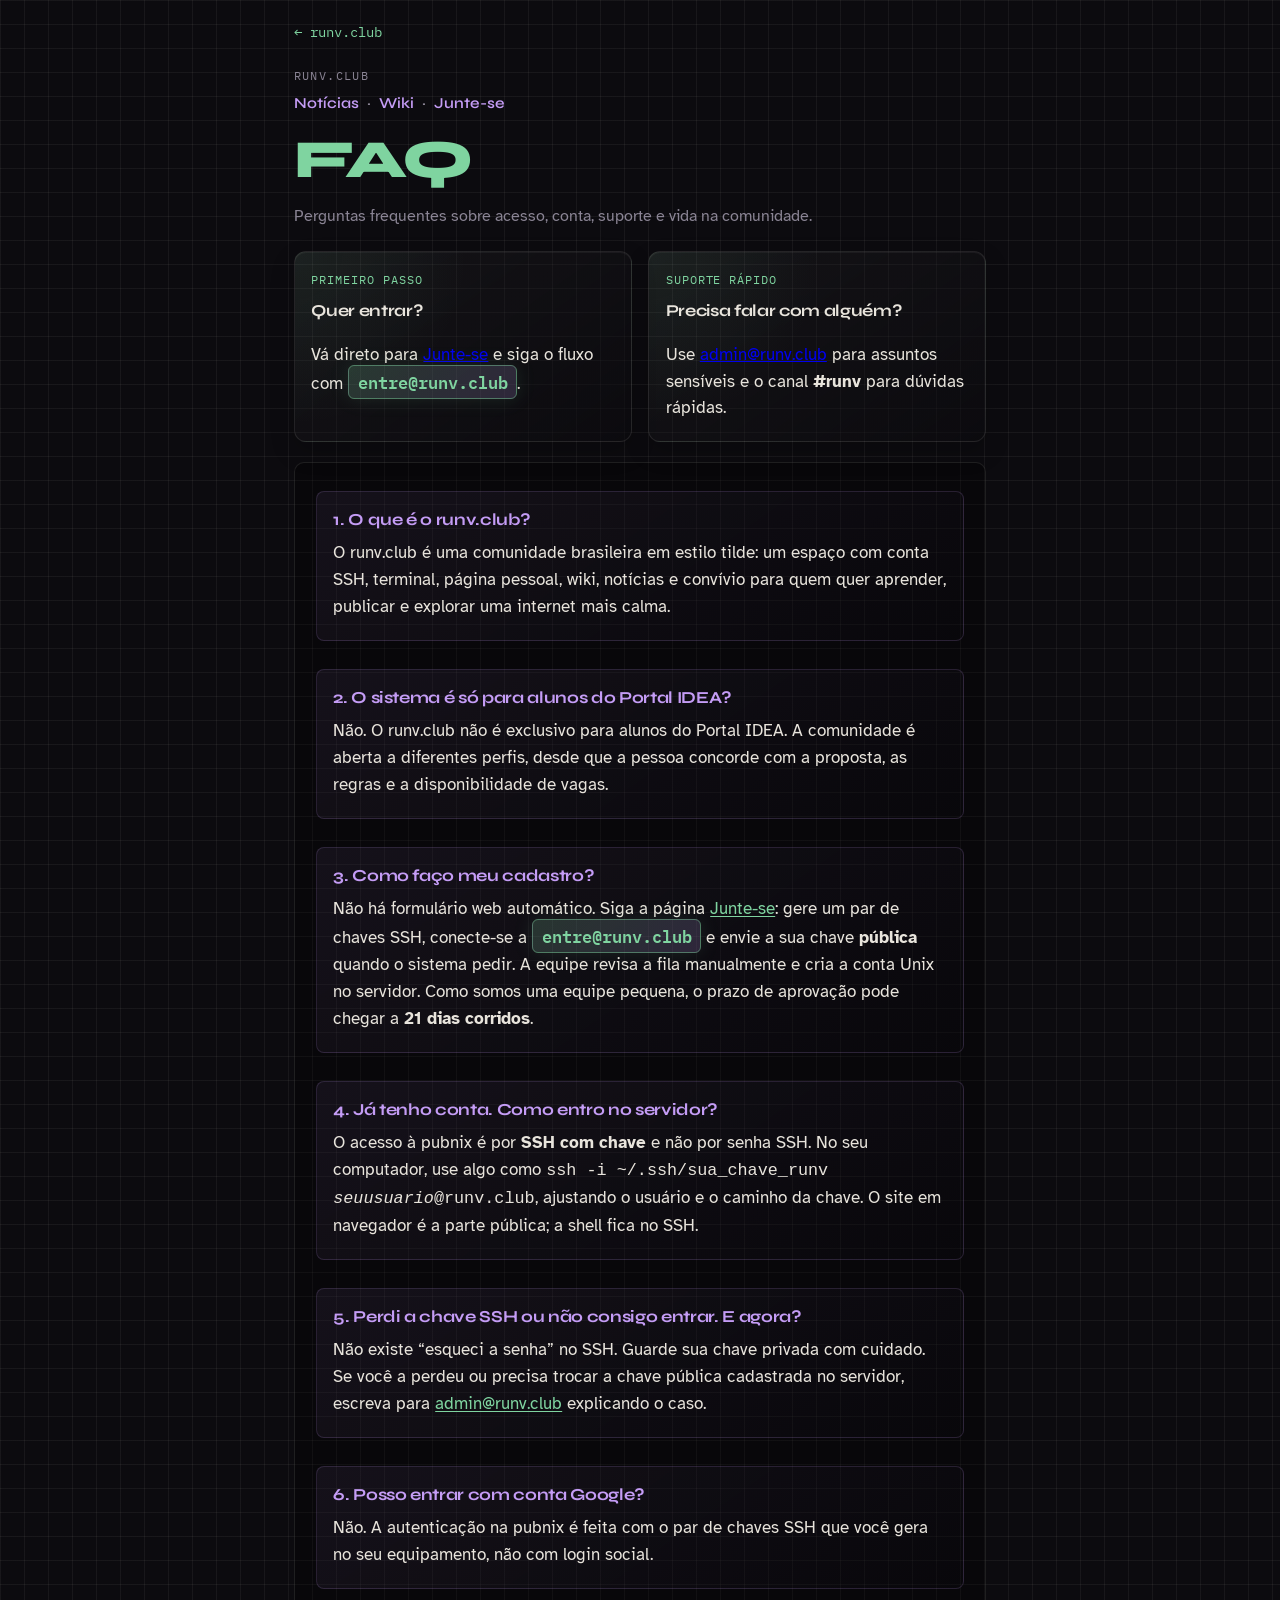
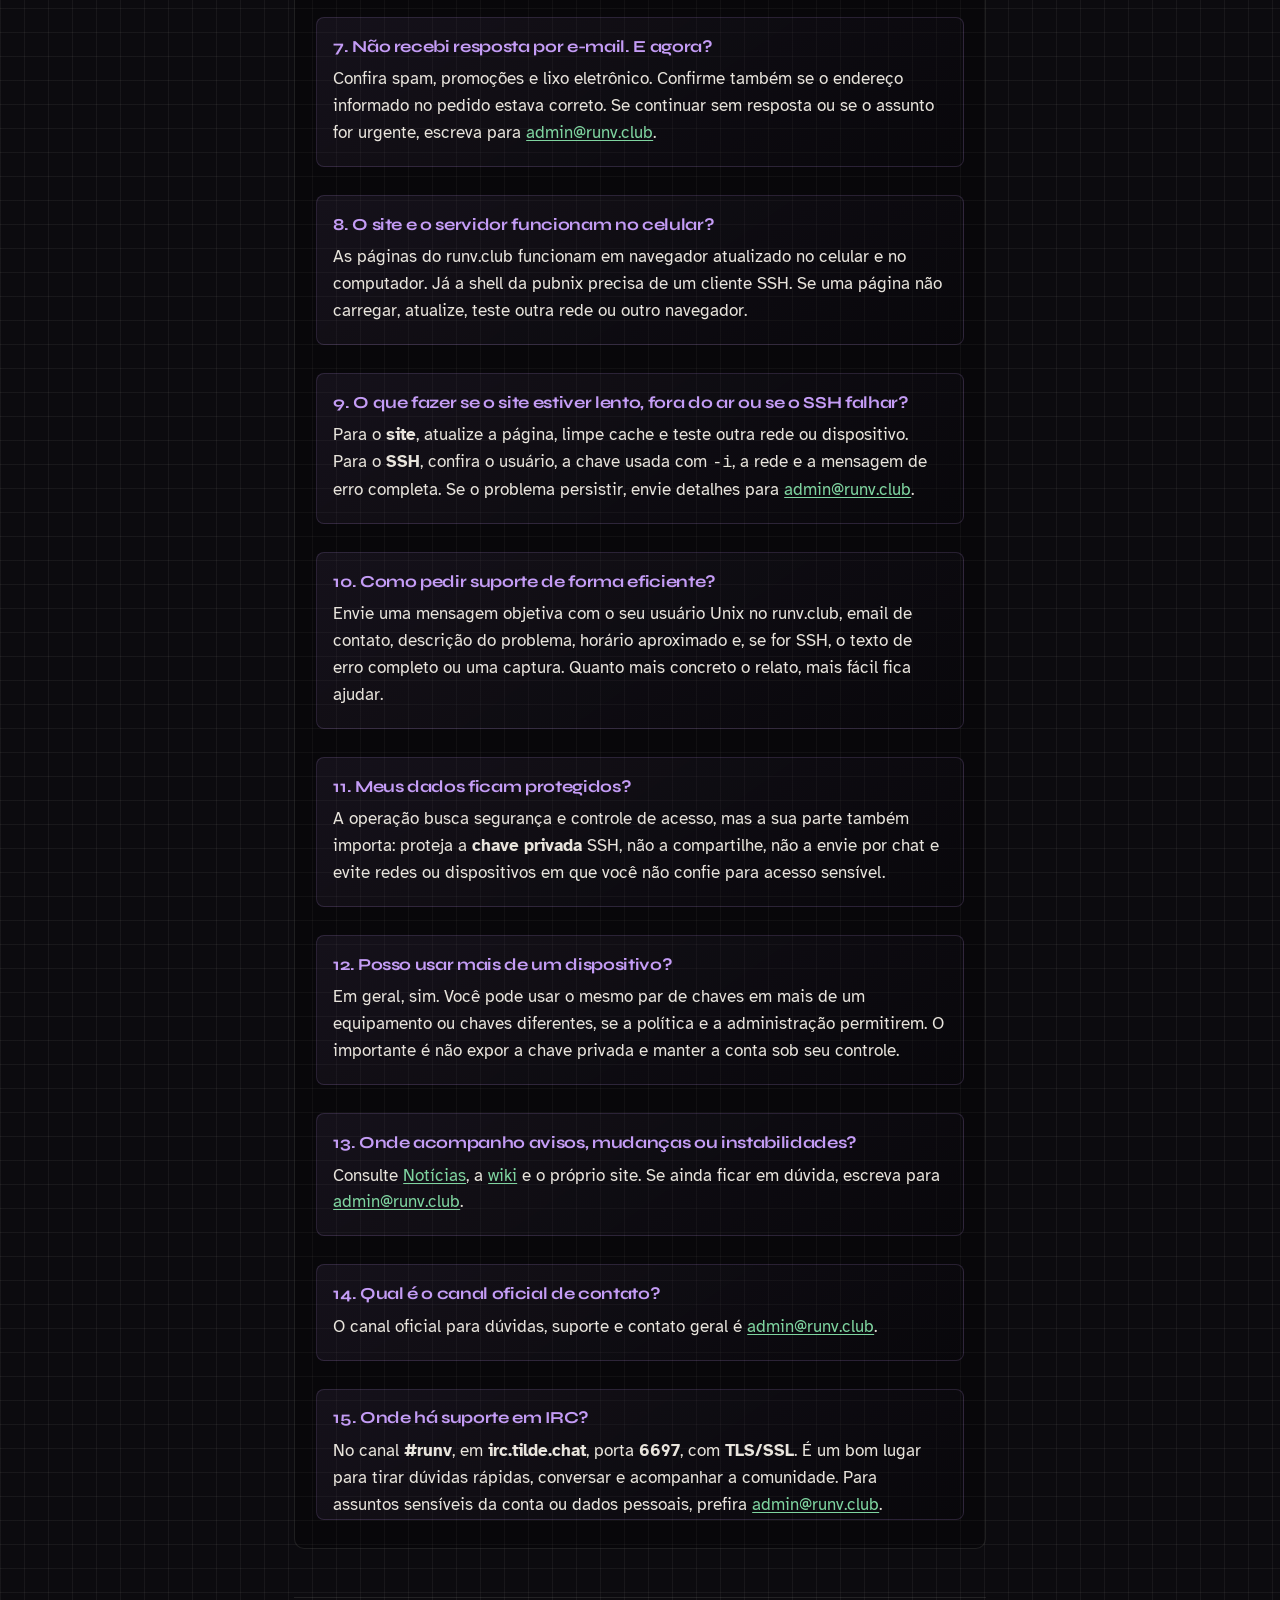
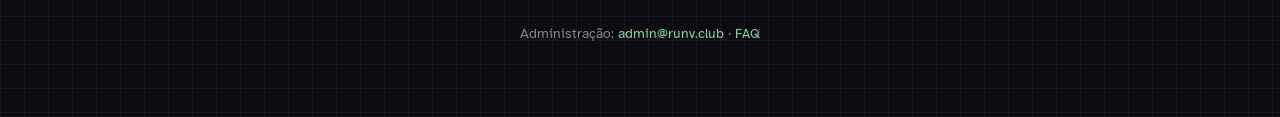
==== commit bebfa833: "big changes" ====
--- a/site/public/faq/index.html
+++ b/site/public/faq/index.html
@@ -28,33 +28,46 @@
         <a href="/junte-se/">Junte-se</a>
       </nav>
       <h1 class="hero-title subpage-title">FAQ</h1>
-      <p class="subpage-intro">Perguntas frequentes — runv.club</p>
+      <p class="subpage-intro">Perguntas frequentes sobre acesso, conta, suporte e vida na comunidade.</p>
     </header>
+
+    <section class="mini-cards" aria-label="Atalhos úteis">
+      <article class="mini-card">
+        <p class="mini-card-kicker">Primeiro passo</p>
+        <h2>Quer entrar?</h2>
+        <p>Vá direto para <a href="/junte-se/">Junte-se</a> e siga o fluxo com <span class="ssh-identity">entre@runv.club</span>.</p>
+      </article>
+      <article class="mini-card">
+        <p class="mini-card-kicker">Suporte rápido</p>
+        <h2>Precisa falar com alguém?</h2>
+        <p>Use <a href="mailto:admin@runv.club">admin@runv.club</a> para assuntos sensíveis e o canal <strong>#runv</strong> para dúvidas rápidas.</p>
+      </article>
+    </section>
 
     <main class="section prose-block subpage-main faq-main">
       <section class="faq-item" aria-labelledby="faq-1">
         <h2 id="faq-1" class="faq-q">1. O que é o runv.club?</h2>
-        <p>O runv.club é um sistema online de acesso e organização de recursos, pensado para simplificar a experiência do usuário em um ambiente digital único. A proposta é centralizar o acesso, reduzir fricção no uso e facilitar o suporte quando surgir alguma dúvida.</p>
+        <p>O runv.club é uma comunidade brasileira em estilo tilde: um espaço com conta SSH, terminal, página pessoal, wiki, notícias e convívio para quem quer aprender, publicar e explorar uma internet mais calma.</p>
       </section>
 
       <section class="faq-item" aria-labelledby="faq-2">
         <h2 id="faq-2" class="faq-q">2. O sistema é só para alunos do Portal IDEA?</h2>
-        <p>Não. O runv.club não é exclusivo para alunos do Portal IDEA. O sistema pode ser utilizado por outros públicos, conforme a proposta, disponibilidade de acesso e regras da plataforma.</p>
+        <p>Não. O runv.club não é exclusivo para alunos do Portal IDEA. A comunidade é aberta a diferentes perfis, desde que a pessoa concorde com a proposta, as regras e a disponibilidade de vagas.</p>
       </section>
 
       <section class="faq-item" aria-labelledby="faq-3">
         <h2 id="faq-3" class="faq-q">3. Como faço meu cadastro?</h2>
-        <p>Não há formulário web automático. Siga a página <a href="/junte-se/">Junte-se</a>: gere um par de chaves SSH (Ed25519), ligue-se com <code>ssh</code> a <span class="ssh-identity">entre@runv.club</span> e envie a sua chave <strong>pública</strong> quando o sistema pedir. A equipe revê a fila manualmente e cria a conta Unix no servidor. Como somos uma equipe pequena, o prazo de aprovação pode ir até <strong>21 dias corridos</strong>.</p>
+        <p>Não há formulário web automático. Siga a página <a href="/junte-se/">Junte-se</a>: gere um par de chaves SSH, conecte-se a <span class="ssh-identity">entre@runv.club</span> e envie a sua chave <strong>pública</strong> quando o sistema pedir. A equipe revisa a fila manualmente e cria a conta Unix no servidor. Como somos uma equipe pequena, o prazo de aprovação pode chegar a <strong>21 dias corridos</strong>.</p>
       </section>
 
       <section class="faq-item" aria-labelledby="faq-4">
         <h2 id="faq-4" class="faq-q">4. Já tenho conta. Como entro no servidor?</h2>
-        <p>O acesso à pubnix é por <strong>SSH com chave</strong> (não há login por senha SSH). No seu computador, use algo como <code>ssh -i ~/.ssh/sua_chave_runv <em>seuusuario</em>@runv.club</code> (ajuste o utilizador e o caminho da chave). O site estático (páginas no navegador) é só informação; a shell é no SSH.</p>
+        <p>O acesso à pubnix é por <strong>SSH com chave</strong> e não por senha SSH. No seu computador, use algo como <code>ssh -i ~/.ssh/sua_chave_runv <em>seuusuario</em>@runv.club</code>, ajustando o usuário e o caminho da chave. O site em navegador é a parte pública; a shell fica no SSH.</p>
       </section>
 
       <section class="faq-item" aria-labelledby="faq-5">
         <h2 id="faq-5" class="faq-q">5. Perdi a chave SSH ou não consigo entrar. E agora?</h2>
-        <p>Não existe “esqueci a senha” no SSH. Guarde a chave privada em local seguro. Se a perdeu ou precisa substituir a chave pública no servidor, escreva para <a href="mailto:admin@runv.club">admin@runv.club</a> explicando o caso.</p>
+        <p>Não existe “esqueci a senha” no SSH. Guarde sua chave privada com cuidado. Se você a perdeu ou precisa trocar a chave pública cadastrada no servidor, escreva para <a href="mailto:admin@runv.club">admin@runv.club</a> explicando o caso.</p>
       </section>
 
       <section class="faq-item" aria-labelledby="faq-6">
@@ -64,47 +77,47 @@
 
       <section class="faq-item" aria-labelledby="faq-7">
         <h2 id="faq-7" class="faq-q">7. Não recebi resposta por e-mail. E agora?</h2>
-        <p>Confira spam, promoções e lixo eletrónico. Confirme se o endereço que deixou no pedido está correto. Se continuar sem resposta ou se o assunto for urgente (acesso, chave), contacte <a href="mailto:admin@runv.club">admin@runv.club</a>.</p>
+        <p>Confira spam, promoções e lixo eletrônico. Confirme também se o endereço informado no pedido estava correto. Se continuar sem resposta ou se o assunto for urgente, escreva para <a href="mailto:admin@runv.club">admin@runv.club</a>.</p>
       </section>
 
       <section class="faq-item" aria-labelledby="faq-8">
         <h2 id="faq-8" class="faq-q">8. O site e o servidor funcionam no celular?</h2>
-        <p>As páginas do runv.club abrem em navegador atualizado no telemóvel ou no computador. Já a shell na pubnix usa um cliente SSH (no telemóvel existem aplicações para isso). Se uma página não carregar, atualize, teste outra rede ou outro navegador.</p>
+        <p>As páginas do runv.club funcionam em navegador atualizado no celular e no computador. Já a shell da pubnix precisa de um cliente SSH. Se uma página não carregar, atualize, teste outra rede ou outro navegador.</p>
       </section>
 
       <section class="faq-item" aria-labelledby="faq-9">
         <h2 id="faq-9" class="faq-q">9. O que fazer se o site estiver lento, fora do ar ou se o SSH falhar?</h2>
-        <p>Para o <strong>site</strong>: atualize a página, limpe cache, teste outro dispositivo ou rede. Para o <strong>SSH</strong>: confirme utilizador, chave (<code>-i</code>), rede e mensagem de erro completa. Se o problema persistir, envie detalhes (horário, comando, output) para <a href="mailto:admin@runv.club">admin@runv.club</a>.</p>
+        <p>Para o <strong>site</strong>, atualize a página, limpe cache e teste outra rede ou dispositivo. Para o <strong>SSH</strong>, confira o usuário, a chave usada com <code>-i</code>, a rede e a mensagem de erro completa. Se o problema persistir, envie detalhes para <a href="mailto:admin@runv.club">admin@runv.club</a>.</p>
       </section>
 
       <section class="faq-item" aria-labelledby="faq-10">
         <h2 id="faq-10" class="faq-q">10. Como pedir suporte de forma eficiente?</h2>
-        <p>Envie mensagem objetiva com o seu nome de utilizador Unix no runv.club, e-mail de contacto, descrição do problema, horário aproximado e, se for SSH, o texto de erro completo (ou captura). Quanto mais concreto, mais rápido de analisar.</p>
+        <p>Envie uma mensagem objetiva com o seu usuário Unix no runv.club, email de contato, descrição do problema, horário aproximado e, se for SSH, o texto de erro completo ou uma captura. Quanto mais concreto o relato, mais fácil fica ajudar.</p>
       </section>
 
       <section class="faq-item" aria-labelledby="faq-11">
         <h2 id="faq-11" class="faq-q">11. Meus dados ficam protegidos?</h2>
-        <p>A operação visa segurança e controlo de acesso. A sua parte importa: proteja a <strong>chave privada</strong> SSH, não a partilhe, não a envie por chat, e evite redes ou dispositivos em que não confie para acesso sensível.</p>
+        <p>A operação busca segurança e controle de acesso, mas a sua parte também importa: proteja a <strong>chave privada</strong> SSH, não a compartilhe, não a envie por chat e evite redes ou dispositivos em que você não confie para acesso sensível.</p>
       </section>
 
       <section class="faq-item" aria-labelledby="faq-12">
         <h2 id="faq-12" class="faq-q">12. Posso usar mais de um dispositivo?</h2>
-        <p>Em geral sim: pode usar o mesmo par de chaves em vários equipamentos ou chaves diferentes se a política e a administração o permitirem — o importante é manter as regras da comunidade e não expor a chave privada.</p>
+        <p>Em geral, sim. Você pode usar o mesmo par de chaves em mais de um equipamento ou chaves diferentes, se a política e a administração permitirem. O importante é não expor a chave privada e manter a conta sob seu controle.</p>
       </section>
 
       <section class="faq-item" aria-labelledby="faq-13">
         <h2 id="faq-13" class="faq-q">13. Onde acompanho avisos, mudanças ou instabilidades?</h2>
-        <p>Consulte <a href="/news/">Notícias</a>, a <a href="/wiki/">wiki</a> e o site. Em dúvida, <a href="mailto:admin@runv.club">admin@runv.club</a>.</p>
+        <p>Consulte <a href="/news/">Notícias</a>, a <a href="/wiki/">wiki</a> e o próprio site. Se ainda ficar em dúvida, escreva para <a href="mailto:admin@runv.club">admin@runv.club</a>.</p>
       </section>
 
       <section class="faq-item" aria-labelledby="faq-14">
         <h2 id="faq-14" class="faq-q">14. Qual é o canal oficial de contato?</h2>
-        <p>O canal oficial informado para dúvidas, suporte e contato geral é: <a href="mailto:admin@runv.club">admin@runv.club</a></p>
+        <p>O canal oficial para dúvidas, suporte e contato geral é <a href="mailto:admin@runv.club">admin@runv.club</a>.</p>
       </section>
 
       <section class="faq-item" aria-labelledby="faq-15">
         <h2 id="faq-15" class="faq-q">15. Onde há suporte em IRC?</h2>
-        <p>No canal <strong>#runv</strong>, disponível em <strong>irc.portalidea.com.br</strong> e em <strong>irc.runv.club</strong> (é o mesmo canal nos dois servidores). Pode ligar com <strong>TLS/SSL</strong> ou sem cifra, conforme o seu cliente — ambos os modos são aceites. Para assuntos sensíveis à conta ou dados pessoais, prefira <a href="mailto:admin@runv.club">admin@runv.club</a>.</p>
+        <p>No canal <strong>#runv</strong>, em <strong>irc.tilde.chat</strong>, porta <strong>6697</strong>, com <strong>TLS/SSL</strong>. É um bom lugar para tirar dúvidas rápidas, conversar e acompanhar a comunidade. Para assuntos sensíveis da conta ou dados pessoais, prefira <a href="mailto:admin@runv.club">admin@runv.club</a>.</p>
       </section>
     </main>
 
--- a/site/public/assets/style.css
+++ b/site/public/assets/style.css
@@ -259,6 +259,119 @@
   background: rgba(196, 156, 245, 0.06);
 }
 
+.hero-actions {
+  display: flex;
+  flex-wrap: wrap;
+  gap: 0.75rem;
+  margin: 0 0 2.5rem;
+}
+
+.button-primary,
+.button-secondary {
+  display: inline-flex;
+  align-items: center;
+  justify-content: center;
+  min-height: 2.8rem;
+  padding: 0.75rem 1rem;
+  border-radius: 999px;
+  font-family: "Syne", sans-serif;
+  font-weight: 700;
+  text-decoration: none;
+  transition: transform 0.16s ease, border-color 0.16s ease, color 0.16s ease, background 0.16s ease;
+}
+
+.button-primary {
+  color: #08110d;
+  background: linear-gradient(135deg, rgba(127, 212, 160, 0.96) 0%, rgba(190, 255, 215, 0.92) 100%);
+  border: 1px solid rgba(127, 212, 160, 0.6);
+  box-shadow: 0 12px 30px rgba(127, 212, 160, 0.12);
+}
+
+.button-secondary {
+  color: var(--fg);
+  background: rgba(196, 156, 245, 0.08);
+  border: 1px solid rgba(196, 156, 245, 0.28);
+}
+
+.button-primary:hover,
+.button-primary:focus-visible,
+.button-secondary:hover,
+.button-secondary:focus-visible {
+  transform: translateY(-1px);
+}
+
+.button-primary:hover,
+.button-primary:focus-visible {
+  color: #08110d;
+  background: linear-gradient(135deg, rgba(148, 232, 180, 0.98) 0%, rgba(206, 255, 227, 0.94) 100%);
+}
+
+.button-secondary:hover,
+.button-secondary:focus-visible {
+  color: var(--accent);
+  border-color: rgba(127, 212, 160, 0.34);
+  background: rgba(127, 212, 160, 0.07);
+}
+
+.feature-grid,
+.mini-cards,
+.quick-paths {
+  display: grid;
+  grid-template-columns: repeat(3, minmax(0, 1fr));
+  gap: 1rem;
+}
+
+.mini-cards {
+  grid-template-columns: repeat(2, minmax(0, 1fr));
+  margin-top: 1.35rem;
+}
+
+.quick-paths {
+  grid-template-columns: repeat(2, minmax(0, 1fr));
+}
+
+.feature-card,
+.mini-card,
+.quick-path-card {
+  padding: 1.15rem 1.05rem 1.15rem;
+  border-radius: calc(var(--radius) + 2px);
+  border: 1px solid var(--stroke);
+  background:
+    radial-gradient(circle at top left, rgba(127, 212, 160, 0.08), transparent 45%),
+    linear-gradient(145deg, rgba(232, 228, 220, 0.04) 0%, rgba(12, 11, 15, 0.62) 100%);
+  box-shadow:
+    0 1px 0 rgba(232, 228, 220, 0.05) inset,
+    0 10px 24px rgba(0, 0, 0, 0.18);
+}
+
+.feature-card h2,
+.mini-card h2,
+.quick-path-card h2 {
+  margin-bottom: 0.6rem;
+  font-size: 1.04rem;
+  color: var(--fg);
+}
+
+.feature-card p:last-child,
+.mini-card p:last-child,
+.quick-path-card p:last-child {
+  margin-bottom: 0;
+}
+
+.feature-kicker,
+.mini-card-kicker {
+  margin: 0 0 0.55rem;
+  font-family: "IBM Plex Mono", monospace;
+  font-size: 0.74rem;
+  letter-spacing: 0.08em;
+  text-transform: uppercase;
+  color: var(--accent);
+}
+
+.inline-accent {
+  color: var(--accent);
+}
+
 .section {
   margin-top: 2.75rem;
 }
@@ -423,6 +536,13 @@
 .cta-join {
   margin: 1.1rem 0 0;
   font-size: 0.98rem;
+}
+
+.cta-subline {
+  margin: 0.85rem auto 0;
+  max-width: 30rem;
+  color: var(--muted);
+  font-size: 0.96rem;
 }
 
 .cta-join a {
@@ -612,12 +732,18 @@
 /* FAQ */
 .faq-main .faq-item {
   margin-bottom: 1.75rem;
-  padding-bottom: 1.35rem;
-  border-bottom: 1px solid var(--stroke);
+  padding: 1.1rem 1rem 1.2rem;
+  border: 1px solid rgba(196, 156, 245, 0.16);
+  border-radius: calc(var(--radius) - 2px);
+  background:
+    linear-gradient(
+      145deg,
+      rgba(196, 156, 245, 0.07) 0%,
+      rgba(12, 11, 15, 0.2) 100%
+    );
 }
 
 .faq-main .faq-item:last-child {
-  border-bottom: none;
   margin-bottom: 0;
   padding-bottom: 0;
 }
@@ -641,12 +767,24 @@
 /* Junte-se (versão curta) */
 .join-summary {
   margin-bottom: 1.5rem;
+  padding: 0.9rem 1rem 0.7rem 2rem;
+  border: 1px solid rgba(127, 212, 160, 0.2);
+  border-radius: calc(var(--radius) - 2px);
+  background: rgba(127, 212, 160, 0.06);
 }
 
 .join-note {
   font-size: 0.95rem;
   color: var(--muted);
   margin-top: 0.35rem;
+}
+
+.join-main h2 {
+  margin-top: 1.65rem;
+}
+
+.join-main h2:first-of-type {
+  margin-top: 0;
 }
 
 /* Página de notícias (data/news.json + news-page.js) */
@@ -777,3 +915,19 @@
   margin-top: 0;
 }
 
+.wiki-main p + p {
+  margin-top: 0.8rem;
+}
+
+.wiki-main ul {
+  margin: 0.75rem 0 1rem;
+}
+
+@media (max-width: 860px) {
+  .feature-grid,
+  .mini-cards,
+  .quick-paths {
+    grid-template-columns: 1fr;
+  }
+}
+
